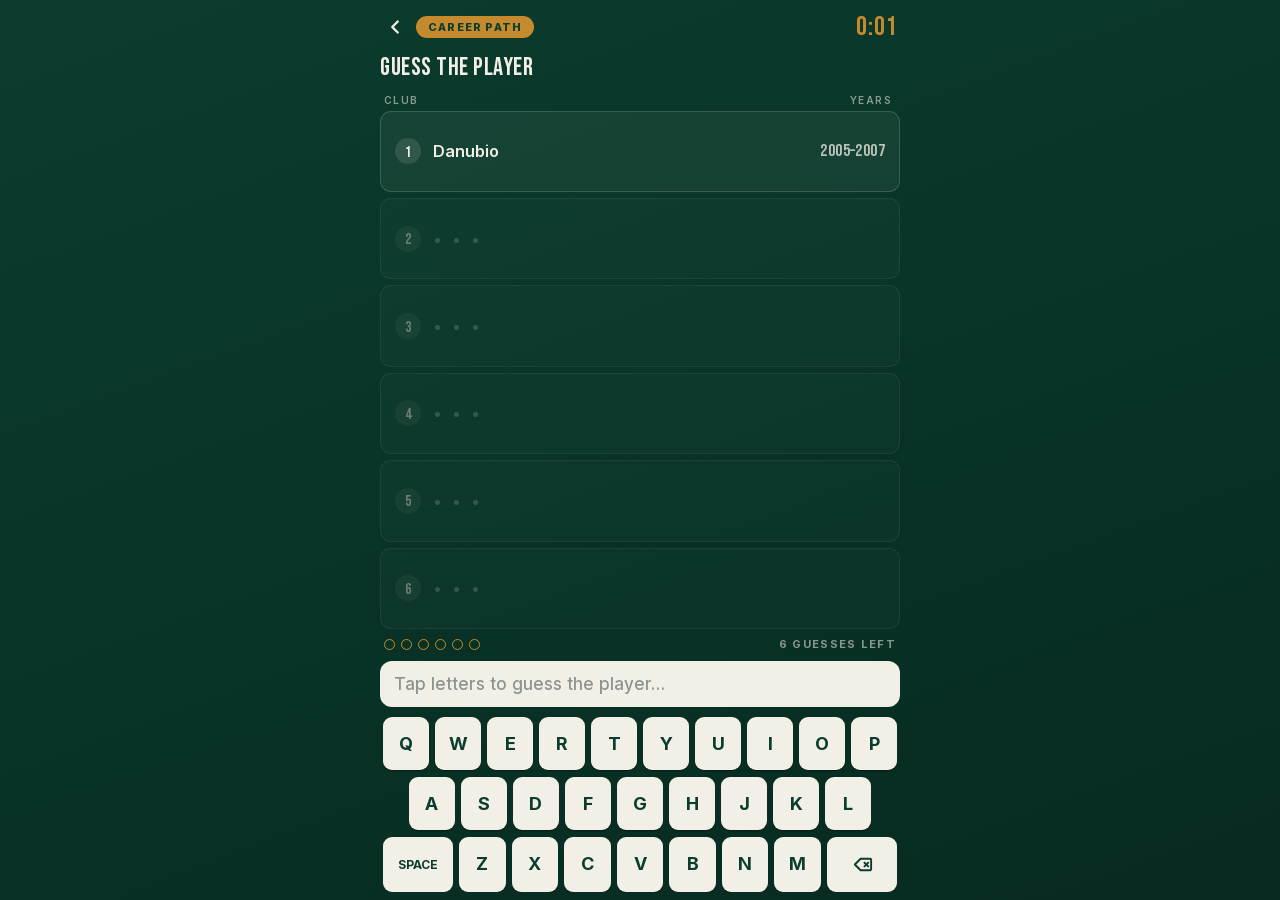
==== career-path.html @ c724cbc5 "Add Career Path game and unlock it on the Today hub Second playable game: guess the player from thei" ====
<!DOCTYPE html>
<html lang="en">
<head>
  <meta charset="UTF-8" />
  <!-- viewport-fit=cover lets the game fill the whole screen, under the notch -->
  <meta name="viewport" content="width=device-width, initial-scale=1.0, viewport-fit=cover" />
  <title>Fixture — Career Path</title>

  <!-- Make it launch fullscreen like an app when added to the home screen -->
  <meta name="theme-color" content="#0b3d2e" />
  <meta name="mobile-web-app-capable" content="yes" />
  <meta name="apple-mobile-web-app-capable" content="yes" />
  <meta name="apple-mobile-web-app-status-bar-style" content="black-translucent" />
  <meta name="apple-mobile-web-app-title" content="Fixture" />
  <link rel="apple-touch-icon" href="icon-180.png" />
  <link rel="manifest" href="manifest.json" />

  <!-- Self-hosted brand fonts: Bebas Neue (display) + Inter (body) -->
  <link rel="stylesheet" href="fonts.css" />
  <style>
    /* ---------- Fixture design system (kept in sync with index.html) ---------- */
    :root {
      --pitch: #0b3d2e;             /* base */
      --pitch-dark: #072a20;        /* deeper end of the background gradient */
      --cream: #f2efe6;             /* all text */
      --gold: #c68a2e;              /* the single accent */
      --text-dark: #0b3d2e;         /* text sitting on top of gold or cream */

      /* rows */
      --row-empty: rgba(255, 255, 255, 0.05);
      --row-solved: rgba(198, 138, 46, 0.14);
      --row-border: rgba(242, 239, 230, 0.16);

      --display: 'Bebas Neue', 'Arial Narrow', sans-serif;
      --body: 'Inter', -apple-system, BlinkMacSystemFont, "Segoe UI", Roboto, sans-serif;
    }

    * { box-sizing: border-box; }

    /* Lock the page to the screen: no scrolling, no rubber-band bounce. */
    html, body {
      height: 100%;
      overflow: hidden;
      overscroll-behavior: none;
      background: var(--pitch-dark);   /* paints the safe-area regions green, not white */
    }
    body {
      margin: 0;
      position: fixed;
      inset: 0;
      font-family: var(--body);
      background: linear-gradient(160deg, var(--pitch), var(--pitch-dark));
      color: var(--cream);
      display: flex;
      justify-content: center;
      /* notch up top; keyboard sits just above the home bar at the bottom */
      padding: max(10px, env(safe-area-inset-top)) 14px max(8px, calc(env(safe-area-inset-bottom) - 20px));
      -webkit-user-select: none;
      user-select: none;
      touch-action: manipulation;   /* no double-tap zoom */
    }

    /* The game fills the screen height and shares it out so it fits with no scroll. */
    .game {
      width: 100%;
      max-width: 520px;
      display: flex;
      flex-direction: column;
      min-height: 0;
      overflow: hidden;
    }

    header { margin-bottom: 0; flex: 0 0 auto; }

    /* gold pill naming the game, sits next to the back chevron */
    .badge {
      background: var(--gold);
      color: var(--text-dark);
      font-family: var(--body);
      font-weight: 800;
      letter-spacing: 1.2px;
      padding: 4px 12px;
      border-radius: 999px;
      font-size: 11px;
      text-transform: uppercase;
    }

    h1 {
      font-family: var(--display);
      font-size: 25px;
      font-weight: 400;          /* Bebas has one weight — never fake-bold it */
      letter-spacing: 0.5px;
      line-height: 1.1;
      margin: 10px 0 12px;
      text-transform: uppercase;
      white-space: nowrap;
      overflow: hidden;
    }

    /* ---------- Timer (right end of the top bar) ---------- */
    .timer {
      margin-left: auto;
      font-family: var(--display);
      font-variant-numeric: tabular-nums;
      font-size: 27px;
      line-height: 1;
      color: var(--gold);
      letter-spacing: 1px;
    }

    /* ---------- Column headers ---------- */
    .col-head {
      display: flex;
      justify-content: space-between;
      padding: 0 4px 5px;
      font-size: 10px;
      font-weight: 600;
      letter-spacing: 1.4px;
      text-transform: uppercase;
      opacity: 0.55;
      flex: 0 0 auto;
    }
    .col-head .years-head { padding-right: 4px; }

    /* ---------- Top bar: back chevron + game badge + timer ---------- */
    .topbar {
      flex: 0 0 auto;
      display: flex;
      align-items: center;
      gap: 8px;
      padding: 2px 2px 2px;
    }
    .back-btn {
      background: none;
      border: none;
      color: var(--cream);
      cursor: pointer;
      padding: 4px 2px;
      display: flex;
      align-items: center;
      -webkit-tap-highlight-color: transparent;
    }
    .back-btn:active { opacity: 0.55; }

    /* ---------- The career timeline: one row per club ---------- */
    .path {
      display: flex;
      flex-direction: column;
      gap: 6px;
      margin-bottom: 8px;
      flex: 1 1 auto;    /* the rows absorb the leftover screen height */
      min-height: 0;
    }

    .step {
      display: flex;
      align-items: center;
      gap: 12px;
      background: var(--row-empty);
      border: 1.5px solid var(--row-border);
      border-radius: 11px;
      padding: 3px 14px;
      min-height: 30px;
      flex: 1 1 0;       /* each row shares the space equally */
      transition: background 0.25s ease, border-color 0.25s ease, opacity 0.25s ease;
      opacity: 0.4;      /* still hidden */
    }
    /* a club that has been revealed */
    .step.shown {
      opacity: 1;
      animation: pop 0.3s ease;
    }
    /* once the player is guessed (or given away) the whole path glows gold */
    .step.done {
      background: var(--row-solved);
      border-color: var(--gold);
    }
    @keyframes pop {
      0% { transform: scale(0.9); }
      60% { transform: scale(1.03); }
      100% { transform: scale(1.0); }
    }

    /* step number: muted until the path is finished, then gold */
    .step-num {
      flex: 0 0 26px;
      height: 26px;
      border-radius: 50%;
      background: rgba(242, 239, 230, 0.12);
      color: var(--cream);
      font-family: var(--display);
      font-size: 15px;
      line-height: 1;
      padding-top: 2px;      /* Bebas sits high in its box */
      display: flex;
      align-items: center;
      justify-content: center;
      transition: background 0.25s ease, color 0.25s ease;
    }
    .step.done .step-num { background: var(--gold); color: var(--text-dark); }

    /* left column: club name (dots until the club is revealed) */
    .step-club {
      font-size: 16px;
      font-weight: 600;
      flex: 1;
      white-space: nowrap;
      overflow: hidden;
      text-overflow: ellipsis;
    }
    .step-club.hidden-club { color: rgba(242, 239, 230, 0.45); letter-spacing: 3px; }

    /* right column: the years at that club */
    .step-years {
      flex: 0 0 auto;
      font-family: var(--display);
      font-variant-numeric: tabular-nums;
      font-size: 17px;
      color: rgba(242, 239, 230, 0.75);
      min-width: 78px;
      text-align: right;
      letter-spacing: 0.4px;
      transition: color 0.25s ease;
    }
    .step.done .step-years { color: var(--gold); }

    /* ---------- Guesses left: six pips ---------- */
    .tries {
      flex: 0 0 auto;
      display: flex;
      align-items: center;
      gap: 8px;
      margin-bottom: 10px;
      padding: 0 4px;
    }
    .pips { display: flex; gap: 6px; }
    .pip {
      width: 11px;
      height: 11px;
      border-radius: 50%;
      border: 1.5px solid var(--gold);
      transition: background 0.2s ease, border-color 0.2s ease, opacity 0.2s ease;
    }
    /* a used-up guess burns out */
    .pip.used { background: none; border-color: rgba(242, 239, 230, 0.25); opacity: 0.6; }
    .tries-label {
      margin-left: auto;
      font-size: 11px;
      font-weight: 700;
      letter-spacing: 1.3px;
      text-transform: uppercase;
      color: rgba(242, 239, 230, 0.55);
    }

    /* ---------- Search box + dropdown ---------- */
    .search-wrap { position: relative; flex: 0 0 auto; }

    /* The typed-text bar — display only. The phone's native keyboard never
       opens, because there is no real <input> to tap into. */
    .query {
      width: 100%;
      min-height: 46px;
      padding: 11px 14px;
      background: var(--cream);
      border-radius: 12px;
      display: flex;
      align-items: center;
      color: var(--text-dark);
      font-size: 17px;
      font-weight: 700;
      user-select: none;
    }
    .qtext { white-space: nowrap; overflow: hidden; text-transform: uppercase; }
    .qtext:empty::before { content: "Tap letters to guess the player…"; color: #8b9490; font-weight: 500; text-transform: none; }
    .caret {
      width: 2px; height: 20px;
      background: var(--pitch);
      margin-left: 2px;
      animation: blink 1s steps(1) infinite;
    }
    .qtext:empty + .caret { display: none; }
    @keyframes blink { 50% { opacity: 0; } }

    /* wrong pick: a quick shake, plus a red outline that fades out over ~2.5s */
    .query.wrong {
      animation: shake 0.4s ease, redfade 2.5s ease forwards;
    }

    /* ---------- Built-in on-screen keyboard ---------- */
    .keyboard {
      flex: 0 0 auto;
      margin-top: 10px;
      padding: 0 3px;                 /* keys float directly on the background */
      display: flex;
      flex-direction: column;
      gap: 7px;
      user-select: none;
    }
    .kb-row { display: flex; gap: 6px; justify-content: center; }
    .kb-row.indent { padding: 0 5%; }
    .key {
      flex: 1;
      text-align: center;
      background: var(--cream);
      color: var(--text-dark);
      border-radius: 9px;
      padding: 16px 0;
      font-size: 18px;
      font-weight: 700;
      text-transform: uppercase;
      cursor: pointer;
      user-select: none;
      box-shadow: 0 1.5px 0 rgba(0, 0, 0, 0.3);   /* subtle key depth */
      transition: background 0.08s ease, transform 0.08s ease;
    }
    .key:active { background: var(--gold); transform: scale(0.92); }
    /* space + delete are the same white keys, just wider (like the reference) */
    .key.special { font-size: 12px; display: flex; align-items: center; justify-content: center; }
    .key.special:active { background: var(--gold); transform: scale(0.95); }
    /* space + delete equal width, so Z–M align exactly under the row above */
    .key.wide { flex: 1.5; }
    .key.spacebar { flex: 1.5; }
    .key.icon { display: flex; align-items: center; justify-content: center; }
    @keyframes shake {
      0%, 100% { transform: translateX(0); }
      20% { transform: translateX(-8px); }
      40% { transform: translateX(8px); }
      60% { transform: translateX(-6px); }
      80% { transform: translateX(6px); }
    }
    @keyframes redfade {
      0%, 55% { box-shadow: 0 0 0 3px #e5484d; }        /* hold red... */
      100% { box-shadow: 0 0 0 3px rgba(229, 72, 77, 0); } /* ...then fade */
    }

    /* Suggestions open UPWARD (above the box) so on a phone they land in the
       visible strip above the keyboard instead of hiding behind it. */
    .dropdown {
      list-style: none;
      margin: 0;
      padding: 0;
      background: var(--cream);
      border-radius: 12px;
      overflow: hidden;
      max-height: 260px;
      overflow-y: auto;
      display: none;
      position: absolute;
      left: 0;
      right: 0;
      bottom: calc(100% + 8px);      /* sit just above the search box */
      z-index: 50;
      box-shadow: 0 -10px 28px rgba(0, 0, 0, 0.28);
    }
    .dropdown.show { display: block; }
    .dropdown li {
      padding: 13px 16px;
      color: var(--text-dark);
      font-size: 16px;
      font-weight: 600;
      cursor: pointer;
      border-bottom: 1px solid rgba(11, 61, 46, 0.09);
    }
    .dropdown li:last-child { border-bottom: none; }
    .dropdown li:hover, .dropdown li.active { background: rgba(198, 138, 46, 0.16); }
    .dropdown .empty { color: #8b9490; font-weight: 500; cursor: default; }
    /* a name already guessed is crossed out — tapping it costs you nothing */
    .dropdown li.spent { color: #8b9490; text-decoration: line-through; }

    /* ---------- Finish pop-up (modal) ---------- */
    .overlay {
      display: none;
      position: fixed;
      inset: 0;
      z-index: 1000;   /* above the keyboard and dropdown */
      background: rgba(7, 42, 32, 0.78);
      backdrop-filter: blur(3px);
      align-items: center;
      justify-content: center;
      padding: 20px;
    }
    .overlay.show { display: flex; }

    .modal {
      background: var(--cream);
      color: var(--text-dark);
      width: 100%;
      max-width: 380px;
      border-radius: 18px;
      padding: 26px 22px;
      text-align: center;
      animation: pop 0.35s ease;
    }
    .modal h2 {
      margin: 0 0 4px;
      font-size: 32px;
      font-family: var(--display);
      font-weight: 400;
      letter-spacing: 0.5px;
      text-transform: uppercase;
    }
    .modal .answer {
      font-size: 15px;
      color: rgba(11, 61, 46, 0.7);
      margin: 0 0 20px;
    }
    .modal .answer strong {
      display: block;
      margin-top: 2px;
      color: var(--text-dark);
      font-family: var(--display);
      font-weight: 400;
      font-size: 30px;
      letter-spacing: 0.5px;
      text-transform: uppercase;
    }

    /* two stat blocks: guesses used + time */
    .stats {
      display: flex;
      gap: 12px;
    }
    .stat {
      flex: 1;
      background: rgba(11, 61, 46, 0.06);
      border-radius: 14px;
      padding: 14px 8px;
    }
    .stat-num {
      display: block;
      font-family: var(--display);
      font-weight: 400;
      font-size: 34px;
      line-height: 1;
      color: var(--gold);
      font-variant-numeric: tabular-nums;
    }
    .stat-label {
      display: block;
      margin-top: 5px;
      font-size: 9px;
      font-weight: 700;
      letter-spacing: 1.4px;
      text-transform: uppercase;
      color: rgba(11, 61, 46, 0.5);
    }
  </style>
</head>
<body>
  <main class="game">
    <div class="topbar">
      <a class="back-btn" id="backBtn" href="index.html" aria-label="Back to home">
        <svg viewBox="0 0 24 24" width="22" height="22" fill="none" stroke="currentColor" stroke-width="2.6" stroke-linecap="round" stroke-linejoin="round"><polyline points="15 18 9 12 15 6"></polyline></svg>
      </a>
      <span class="badge">Career Path</span>
      <span class="timer" id="timer">0:00</span>
    </div>

    <header>
      <h1 id="title">Guess the Player</h1>
    </header>

    <div class="col-head">
      <span>Club</span>
      <span class="years-head">Years</span>
    </div>

    <!-- The six club rows get built by the script below -->
    <div class="path" id="path"></div>

    <!-- One pip per guess; they burn out as you use them -->
    <div class="tries">
      <div class="pips" id="pips"></div>
      <span class="tries-label" id="triesLabel">6 guesses left</span>
    </div>

    <div class="search-wrap">
      <ul class="dropdown" id="dropdown"></ul>
      <div class="query" id="query"><span class="qtext" id="qtext"></span><span class="caret"></span></div>
    </div>

    <!-- Built-in keyboard — keys are built by the script below -->
    <div class="keyboard" id="keyboard"></div>
  </main>

  <!-- The finish pop-up, hidden until the round ends -->
  <div class="overlay" id="overlay">
    <div class="modal">
      <h2 id="resultTitle">Correct!</h2>
      <p class="answer">The player was<strong id="answerName"></strong></p>
      <div class="stats">
        <div class="stat"><span class="stat-num" id="statGuesses">1</span><span class="stat-label">Guesses</span></div>
        <div class="stat"><span class="stat-num" id="statTime">0:00</span><span class="stat-label">Time</span></div>
      </div>
    </div>
  </div>

  <script>
    // =========================================================
    //  THE PUZZLES
    //  Each player has six clubs in the order they played for them.
    //  "(loan)" is marked where the spell was a loan, so overlapping
    //  years still read correctly.
    // =========================================================
    const PLAYERS = [
      { name: "Zlatan Ibrahimović", clubs: [
        ["Malmö FF", "1999–2001"], ["Ajax", "2001–2004"], ["Juventus", "2004–2006"],
        ["Inter Milan", "2006–2009"], ["Barcelona", "2009–2010"], ["AC Milan", "2010–2012"] ] },

      { name: "Didier Drogba", clubs: [
        ["Le Mans", "1998–2002"], ["Guingamp", "2002–2003"], ["Marseille", "2003–2004"],
        ["Chelsea", "2004–2012"], ["Shanghai Shenhua", "2012–2013"], ["Galatasaray", "2013–2014"] ] },

      { name: "Luis Suárez", clubs: [
        ["Nacional", "2005–2006"], ["Groningen", "2006–2007"], ["Ajax", "2007–2011"],
        ["Liverpool", "2011–2014"], ["Barcelona", "2014–2020"], ["Atlético Madrid", "2020–2022"] ] },

      { name: "Ángel Di María", clubs: [
        ["Rosario Central", "2005–2007"], ["Benfica", "2007–2010"], ["Real Madrid", "2010–2014"],
        ["Manchester United", "2014–2015"], ["Paris Saint-Germain", "2015–2022"], ["Juventus", "2022–2023"] ] },

      { name: "Samuel Eto'o", clubs: [
        ["Real Madrid", "1997–2000"], ["Mallorca", "2000–2004"], ["Barcelona", "2004–2009"],
        ["Inter Milan", "2009–2011"], ["Anzhi Makhachkala", "2011–2013"], ["Chelsea", "2013–2014"] ] },

      { name: "Wesley Sneijder", clubs: [
        ["Ajax", "2002–2007"], ["Real Madrid", "2007–2009"], ["Inter Milan", "2009–2013"],
        ["Galatasaray", "2013–2017"], ["Nice", "2017–2018"], ["Al-Gharafa", "2018–2019"] ] },

      { name: "Carlos Tévez", clubs: [
        ["Boca Juniors", "2001–2004"], ["Corinthians", "2005–2006"], ["West Ham United", "2006–2007"],
        ["Manchester United", "2007–2009"], ["Manchester City", "2009–2013"], ["Juventus", "2013–2015"] ] },

      { name: "Ronaldinho", clubs: [
        ["Grêmio", "1998–2001"], ["Paris Saint-Germain", "2001–2003"], ["Barcelona", "2003–2008"],
        ["AC Milan", "2008–2011"], ["Flamengo", "2011–2012"], ["Atlético Mineiro", "2012–2014"] ] },

      { name: "Fernando Torres", clubs: [
        ["Atlético Madrid", "2001–2007"], ["Liverpool", "2007–2011"], ["Chelsea", "2011–2014"],
        ["AC Milan", "2014–2015"], ["Atlético Madrid", "2015–2018"], ["Sagan Tosu", "2018–2019"] ] },

      { name: "Edinson Cavani", clubs: [
        ["Danubio", "2005–2007"], ["Palermo", "2007–2010"], ["Napoli", "2010–2013"],
        ["Paris Saint-Germain", "2013–2020"], ["Manchester United", "2020–2022"], ["Valencia", "2022–2023"] ] },

      { name: "Radamel Falcao", clubs: [
        ["River Plate", "2005–2009"], ["Porto", "2009–2011"], ["Atlético Madrid", "2011–2013"],
        ["Monaco", "2013–2019"], ["Manchester United (loan)", "2014–2015"], ["Chelsea (loan)", "2015–2016"] ] },

      { name: "James Rodríguez", clubs: [
        ["Envigado", "2006–2008"], ["Banfield", "2008–2010"], ["Porto", "2010–2013"],
        ["Monaco", "2013–2014"], ["Real Madrid", "2014–2020"], ["Bayern Munich (loan)", "2017–2019"] ] },

      { name: "Romelu Lukaku", clubs: [
        ["Anderlecht", "2009–2011"], ["Chelsea", "2011–2014"], ["West Bromwich Albion (loan)", "2012–2013"],
        ["Everton", "2013–2017"], ["Manchester United", "2017–2019"], ["Inter Milan", "2019–2021"] ] },

      { name: "Xherdan Shaqiri", clubs: [
        ["Basel", "2009–2012"], ["Bayern Munich", "2012–2015"], ["Inter Milan", "2015"],
        ["Stoke City", "2015–2018"], ["Liverpool", "2018–2021"], ["Lyon", "2021–2022"] ] },

      { name: "Mario Balotelli", clubs: [
        ["Lumezzane", "2006"], ["Inter Milan", "2007–2010"], ["Manchester City", "2010–2013"],
        ["AC Milan", "2013–2014"], ["Liverpool", "2014–2016"], ["Nice", "2016–2019"] ] },
    ];

    // Famous names that are NOT the answer — they fill out the search list.
    const DECOYS = [
      "Cristiano Ronaldo", "Lionel Messi", "Robert Lewandowski", "Karim Benzema", "Raúl",
      "Thierry Henry", "Ruud van Nistelrooy", "Thomas Müller", "Kylian Mbappé",
      "Andriy Shevchenko", "Neymar", "Sergio Agüero", "Zinedine Zidane", "Wayne Rooney",
      "Steven Gerrard", "Frank Lampard", "Xavi Hernández", "Andrés Iniesta", "Kaká",
      "Alessandro Del Piero", "Francesco Totti", "Filippo Inzaghi", "David Villa",
      "Arjen Robben", "Franck Ribéry", "Gareth Bale", "Luka Modrić", "Toni Kroos",
      "Mohamed Salah", "Sadio Mané", "Erling Haaland", "Harry Kane", "Antoine Griezmann",
      "Gonzalo Higuaín", "Eden Hazard", "Kevin De Bruyne", "Iker Casillas", "Sergio Ramos",
      "Roberto Carlos", "Clarence Seedorf", "Dennis Bergkamp", "David Beckham",
      "Nicolas Anelka", "Alexis Sánchez", "Hernán Crespo",
    ];

    // ---- Pick TODAY's player (same one all day, a new one tomorrow) ----
    function dayNumber() {
      const now = new Date();
      const today = Date.UTC(now.getFullYear(), now.getMonth(), now.getDate());
      const epoch = Date.UTC(2026, 0, 1);          // counting starts 1 Jan 2026
      return Math.floor((today - epoch) / 86400000);
    }
    const TARGET = PLAYERS[((dayNumber() % PLAYERS.length) + PLAYERS.length) % PLAYERS.length];

    // The searchable list: every puzzle player plus the decoys, A–Z, no repeats.
    const DATABASE = (function () {
      const names = new Set(PLAYERS.map((p) => p.name));
      DECOYS.forEach((n) => names.add(n));
      return [...names].sort((a, b) => a.localeCompare(b));
    })();

    const MAX_GUESSES = 6;

    // ---- Grab the parts of the page we'll update ----
    const pathEl      = document.getElementById("path");
    const pipsEl      = document.getElementById("pips");
    const triesLabel  = document.getElementById("triesLabel");
    const timerEl     = document.getElementById("timer");
    const queryEl     = document.getElementById("query");     // the typed-text bar
    const qtextEl     = document.getElementById("qtext");     // the typed text itself
    const keyboardEl  = document.getElementById("keyboard");
    const dropdownEl  = document.getElementById("dropdown");
    const overlayEl   = document.getElementById("overlay");

    let query = "";      // what the player has typed on the built-in keyboard
    let shown;           // how many clubs are currently visible (starts at 1)
    let used;            // how many guesses have been spent
    let guessed;         // a Set of names already tried, so they can't cost twice
    let startTime;       // when the clock started
    let tickHandle;      // the repeating timer
    let finished;        // true once the round is over

    // Turn "Raúl" or "  MÜLLER " into "raul" / "muller" for fair searching.
    function normalise(text) {
      return text
        .toLowerCase()
        .trim()
        .normalize("NFD")                 // splits accented letters apart
        .replace(/[̀-ͯ]/g, ""); // removes the accent marks
    }

    // Google-style match: does ANY word (first name or surname) START with
    // what was typed? Typing "n" -> Neymar, Nistelrooy; "de" -> De Bruyne.
    function matchesQuery(name, q) {
      return normalise(name)
        .split(/\s+/)
        .some((word) => word.startsWith(q));
    }

    // Show m:ss for a number of seconds (e.g. 0:23, 1:07).
    function format(totalSeconds) {
      const m = Math.floor(totalSeconds / 60);
      const s = Math.floor(totalSeconds % 60).toString().padStart(2, "0");
      return m + ":" + s;
    }

    // Build the six club rows — hidden ones show dots instead of the club.
    function buildPath() {
      pathEl.innerHTML = "";
      TARGET.clubs.forEach((club, i) => {
        const step = document.createElement("div");
        step.className = "step";
        step.id = "step-" + i;
        step.innerHTML =
          '<div class="step-num">' + (i + 1) + '</div>' +
          '<div class="step-club hidden-club">• • •</div>' +
          '<div class="step-years"></div>';
        pathEl.appendChild(step);
      });
    }

    // Reveal club number i (0-based).
    function revealStep(i) {
      const step = document.getElementById("step-" + i);
      if (!step || step.classList.contains("shown")) return;
      step.classList.add("shown");
      const clubEl = step.querySelector(".step-club");
      clubEl.classList.remove("hidden-club");
      clubEl.textContent = TARGET.clubs[i][0];
      step.querySelector(".step-years").textContent = TARGET.clubs[i][1];
    }

    // Build the six guess pips and keep them in step with the guesses used.
    function buildPips() {
      pipsEl.innerHTML = "";
      for (let i = 0; i < MAX_GUESSES; i++) {
        const pip = document.createElement("span");
        pip.className = "pip";
        pip.id = "pip-" + i;
        pipsEl.appendChild(pip);
      }
    }
    function renderTries() {
      for (let i = 0; i < MAX_GUESSES; i++) {
        document.getElementById("pip-" + i).classList.toggle("used", i < used);
      }
      const left = MAX_GUESSES - used;
      triesLabel.textContent = left === 1 ? "1 guess left" : left + " guesses left";
    }

    // A wrong pick: shake the search box and flash a red outline that fades.
    let wrongTimer;
    function flashWrong() {
      clearTimeout(wrongTimer);
      queryEl.classList.remove("wrong");
      void queryEl.offsetWidth;      // restart the animation if it's mid-shake
      queryEl.classList.add("wrong");
      wrongTimer = setTimeout(() => queryEl.classList.remove("wrong"), 2500);
    }

    // Show the typed text in the bar, then refresh the suggestions.
    function renderQuery() {
      qtextEl.textContent = query;
      renderDropdown();
    }

    // ---- The suggestions dropdown (opens above the keyboard) ----
    function renderDropdown() {
      const q = normalise(query);
      dropdownEl.innerHTML = "";

      if (!q || finished) { dropdownEl.classList.remove("show"); return; }

      const matches = DATABASE.filter((name) => matchesQuery(name, q));

      if (matches.length === 0) {
        dropdownEl.innerHTML = '<li class="empty">No players found</li>';
      } else {
        matches.slice(0, 6).forEach((name) => {
          const li = document.createElement("li");
          li.textContent = name;
          if (guessed.has(name)) li.classList.add("spent");   // already tried
          li.addEventListener("click", () => pickPlayer(name));
          dropdownEl.appendChild(li);
        });
      }
      dropdownEl.classList.add("show");
    }

    // ---- Build the on-screen keyboard ----
    const KEY_ROWS = [
      ["q", "w", "e", "r", "t", "y", "u", "i", "o", "p"],
      ["a", "s", "d", "f", "g", "h", "j", "k", "l"],
      ["space", "z", "x", "c", "v", "b", "n", "m", "del"],
    ];
    function buildKeyboard() {
      keyboardEl.innerHTML = "";
      KEY_ROWS.forEach((row, i) => {
        const rowEl = document.createElement("div");
        rowEl.className = "kb-row";
        if (i === 1) rowEl.classList.add("indent");
        row.forEach((k) => {
          const key = document.createElement("div");
          key.className = "key";
          if (k === "del") {
            key.classList.add("special", "wide", "icon");
            key.setAttribute("aria-label", "Delete");
            key.innerHTML = '<svg viewBox="0 0 24 24" width="23" height="23" fill="none" stroke="currentColor" stroke-width="2" stroke-linecap="round" stroke-linejoin="round"><path d="M20 6H10L4 12l6 6h10a1 1 0 0 0 1-1V7a1 1 0 0 0-1-1z"/><line x1="14" y1="10" x2="18" y2="14"/><line x1="18" y1="10" x2="14" y2="14"/></svg>';
          }
          else if (k === "space") { key.classList.add("special", "spacebar"); key.textContent = "space"; }
          else { key.textContent = k; }
          key.addEventListener("pointerdown", (e) => { e.preventDefault(); pressKey(k); });
          rowEl.appendChild(key);
        });
        keyboardEl.appendChild(rowEl);
      });
    }
    function pressKey(k) {
      if (finished) return;
      if (k === "del") query = query.slice(0, -1);
      else if (k === "space") { if (query && !query.endsWith(" ")) query += " "; }
      else if (query.length < 24) query += k;
      renderQuery();
    }

    // The player picked a name from the list.
    function pickPlayer(name) {
      if (finished) return;

      // Already tried this one — nudge, but don't burn a guess.
      if (guessed.has(name)) {
        flashWrong();
        query = "";
        renderQuery();
        return;
      }

      guessed.add(name);

      if (name === TARGET.name) {
        used++;
        renderTries();
        finish(true);
        return;
      }

      // Wrong: burn a guess and open up the next club.
      used++;
      renderTries();
      flashWrong();
      if (shown < TARGET.clubs.length) revealStep(shown++);

      query = "";
      renderQuery();

      if (used >= MAX_GUESSES) finish(false);
    }

    // ---- The game loop: just the timer ----
    function loop() {
      timerEl.textContent = format((performance.now() - startTime) / 1000);
    }

    // Called when the round ends: stop the clock, show the whole path, pop up.
    function finish(won) {
      finished = true;
      clearInterval(tickHandle);
      const seconds = (performance.now() - startTime) / 1000;
      timerEl.textContent = format(seconds);

      // The full career is always shown at the end, win or lose.
      TARGET.clubs.forEach((club, i) => {
        revealStep(i);
        document.getElementById("step-" + i).classList.add("done");
      });

      query = "";
      qtextEl.textContent = "";
      dropdownEl.classList.remove("show");

      document.getElementById("resultTitle").textContent = won ? "Correct!" : "Out of guesses";
      document.getElementById("answerName").textContent = TARGET.name;
      document.getElementById("statGuesses").textContent = used + "/" + MAX_GUESSES;
      document.getElementById("statTime").textContent = format(seconds);

      // small pause so the player sees the path fill before the pop-up
      setTimeout(() => overlayEl.classList.add("show"), 1200);
    }

    // ---- Set up the game (runs once when the page loads) ----
    shown = 0;
    used = 0;
    guessed = new Set();
    finished = false;

    buildPath();
    buildPips();
    revealStep(shown++);      // the first club is free
    renderTries();

    startTime = performance.now();
    tickHandle = setInterval(loop, 100);

    // Shrink the title font until it fits on a single line at any phone width.
    function fitTitle() {
      const el = document.getElementById("title");
      let size = 25;
      el.style.fontSize = size + "px";
      while (el.scrollWidth > el.clientWidth && size > 9) {
        size -= 0.5;
        el.style.fontSize = size + "px";
      }
    }

    buildKeyboard();
    renderQuery();
    fitTitle();
    window.addEventListener("resize", fitTitle);
    // re-fit once Bebas Neue has actually loaded (its metrics differ from the fallback)
    if (document.fonts && document.fonts.ready) document.fonts.ready.then(fitTitle);
  </script>
</body>
</html>
---- fonts.css ----
/* Fixture brand fonts — self-hosted so the app needs no network and works offline.
   Both are SIL Open Font License 1.1 (free to embed and ship).
   Bebas Neue = display (title, numbers, buttons). Inter = every line of body text. */

@font-face{font-family:'Bebas Neue';font-style:normal;font-weight:400;font-display:swap;src:url([data-uri]) format('woff2');}

/* Inter is a variable font: one file covers weights 100-900. */
@font-face{font-family:'Inter';font-style:normal;font-weight:100 900;font-display:swap;src:url([data-uri]) format('woff2');}
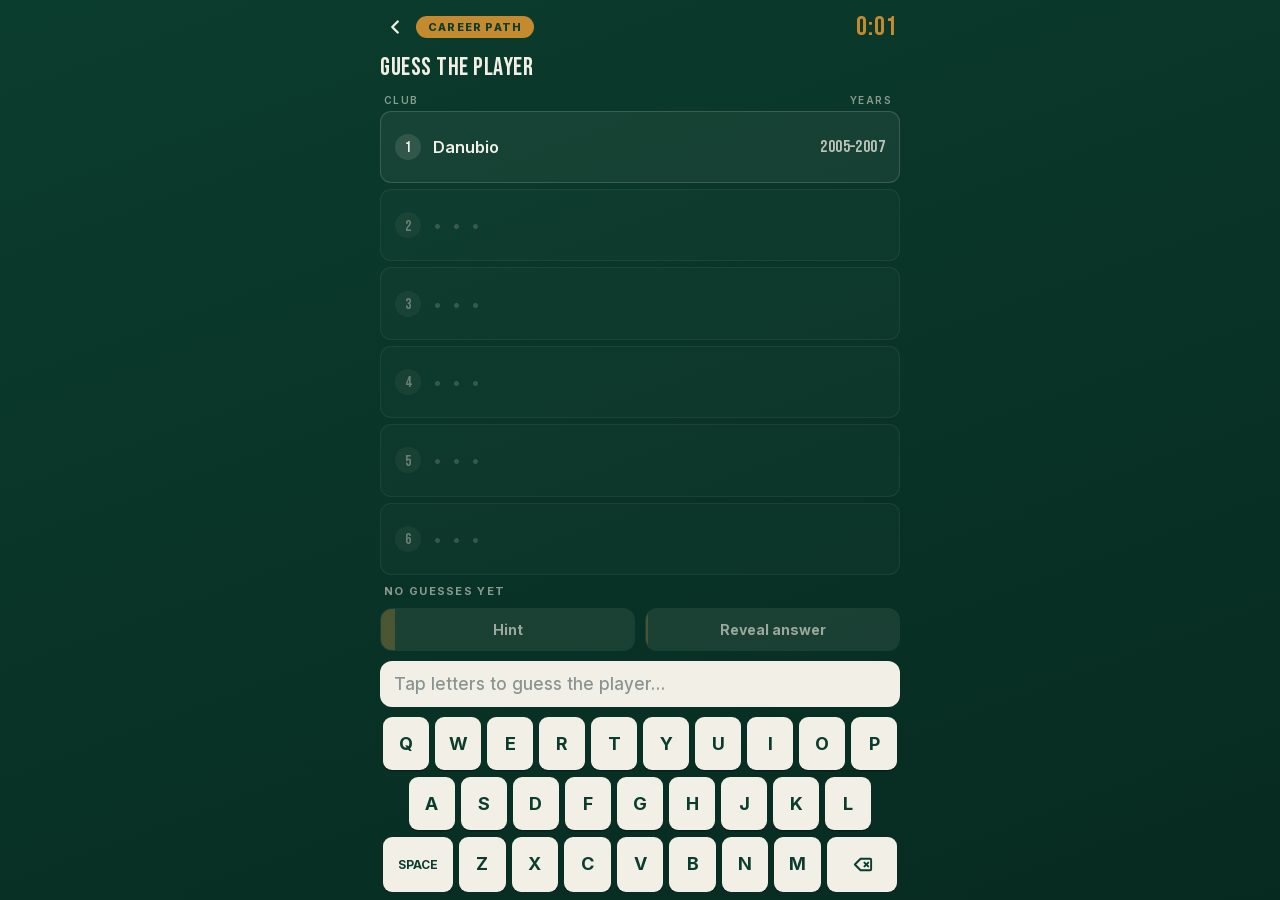
==== commit 97a7777a: "Time-only scoring: same Hint/Reveal system in every game Your time is your score. No points, no pena" ====
--- a/career-path.html
+++ b/career-path.html
@@ -224,33 +224,73 @@
     }
     .step.done .step-years { color: var(--gold); }
 
-    /* ---------- Guesses left: six pips ---------- */
-    .tries {
+    /* ---------- Guess counter + the initials a Hint gives you ---------- */
+    .status-line {
       flex: 0 0 auto;
       display: flex;
       align-items: center;
-      gap: 8px;
-      margin-bottom: 10px;
+      gap: 10px;
+      margin-bottom: 9px;
       padding: 0 4px;
-    }
-    .pips { display: flex; gap: 6px; }
-    .pip {
-      width: 11px;
-      height: 11px;
-      border-radius: 50%;
-      border: 1.5px solid var(--gold);
-      transition: background 0.2s ease, border-color 0.2s ease, opacity 0.2s ease;
-    }
-    /* a used-up guess burns out */
-    .pip.used { background: none; border-color: rgba(242, 239, 230, 0.25); opacity: 0.6; }
-    .tries-label {
-      margin-left: auto;
+      min-height: 16px;
       font-size: 11px;
       font-weight: 700;
       letter-spacing: 1.3px;
       text-transform: uppercase;
       color: rgba(242, 239, 230, 0.55);
     }
+    .initials {
+      margin-left: auto;
+      color: var(--gold);
+      font-family: var(--display);
+      font-weight: 400;
+      font-size: 19px;
+      letter-spacing: 3px;
+      line-height: 1;
+    }
+
+    /* ---------- Hint / Reveal buttons (charge fill, same as Top Five) ---------- */
+    .tools { display: flex; gap: 10px; margin-bottom: 10px; flex: 0 0 auto; }
+
+    .tool-btn {
+      flex: 1;
+      position: relative;
+      overflow: hidden;
+      border: 1.5px solid transparent;
+      border-radius: 12px;
+      padding: 12px 10px;
+      font-family: var(--body);
+      font-size: 14px;
+      font-weight: 700;
+      color: rgba(242, 239, 230, 0.6);
+      background: rgba(242, 239, 230, 0.08);   /* still charging / on cooldown */
+      cursor: not-allowed;
+      transition: color 0.25s ease, border-color 0.25s ease;
+      -webkit-tap-highlight-color: transparent;
+    }
+    /* the "charged" portion grows from the left as the timer ticks */
+    .tool-btn .fill {
+      position: absolute;
+      left: 0; top: 0; bottom: 0;
+      width: 0%;
+      background: rgba(198, 138, 46, 0.28);
+      transition: width 0.12s linear;
+    }
+    .tool-btn .label {
+      position: relative;           /* sits above the fill */
+      z-index: 1;
+      display: flex;
+      align-items: center;
+      justify-content: center;
+      gap: 6px;
+    }
+    /* charged: gold outline + gold label */
+    .tool-btn.ready {
+      cursor: pointer;
+      color: var(--gold);
+      border-color: var(--gold);
+    }
+    .tool-btn.ready:active { transform: scale(0.98); }
 
     /* ---------- Search box + dropdown ---------- */
     .search-wrap { position: relative; flex: 0 0 auto; }
@@ -468,10 +508,21 @@
     <!-- The six club rows get built by the script below -->
     <div class="path" id="path"></div>
 
-    <!-- One pip per guess; they burn out as you use them -->
-    <div class="tries">
-      <div class="pips" id="pips"></div>
-      <span class="tries-label" id="triesLabel">6 guesses left</span>
+    <div class="status-line">
+      <span id="guessLabel">No guesses yet</span>
+      <span class="initials" id="initials"></span>
+    </div>
+
+    <!-- Hint + Reveal buttons -->
+    <div class="tools">
+      <button class="tool-btn" id="hintBtn">
+        <span class="fill"></span>
+        <span class="label">Hint</span>
+      </button>
+      <button class="tool-btn" id="revealBtn">
+        <span class="fill"></span>
+        <span class="label">Reveal answer</span>
+      </button>
     </div>
 
     <div class="search-wrap">
@@ -594,12 +645,19 @@
       return [...names].sort((a, b) => a.localeCompare(b));
     })();
 
-    const MAX_GUESSES = 6;
+    // How long Hint and Reveal take to charge up. There is no time penalty
+    // for using them — the wait IS the cost, because your time is your score.
+    const HINT_UNLOCK   = 20000;   // Hint lights up after 20s...
+    const HINT_COOLDOWN = 20000;   // ...and recharges over 20s
+    const REVEAL_UNLOCK = 180000;  // Reveal only after 3 minutes: using it
+                                   // means you've already posted a slow time
 
     // ---- Grab the parts of the page we'll update ----
     const pathEl      = document.getElementById("path");
-    const pipsEl      = document.getElementById("pips");
-    const triesLabel  = document.getElementById("triesLabel");
+    const guessLabel  = document.getElementById("guessLabel");
+    const initialsEl  = document.getElementById("initials");
+    const hintBtn     = document.getElementById("hintBtn");
+    const revealBtn   = document.getElementById("revealBtn");
     const timerEl     = document.getElementById("timer");
     const queryEl     = document.getElementById("query");     // the typed-text bar
     const qtextEl     = document.getElementById("qtext");     // the typed text itself
@@ -609,11 +667,13 @@
 
     let query = "";      // what the player has typed on the built-in keyboard
     let shown;           // how many clubs are currently visible (starts at 1)
-    let used;            // how many guesses have been spent
-    let guessed;         // a Set of names already tried, so they can't cost twice
+    let used;            // how many guesses have been made
+    let guessed;         // a Set of names already tried, so they don't count twice
     let startTime;       // when the clock started
     let tickHandle;      // the repeating timer
     let finished;        // true once the round is over
+    let hint;            // { duration, readyAt, ready }
+    let reveal;          // { duration, readyAt, ready }
 
     // Turn "Raúl" or "  MÜLLER " into "raul" / "muller" for fair searching.
     function normalise(text) {
@@ -665,22 +725,18 @@
       step.querySelector(".step-years").textContent = TARGET.clubs[i][1];
     }
 
-    // Build the six guess pips and keep them in step with the guesses used.
-    function buildPips() {
-      pipsEl.innerHTML = "";
-      for (let i = 0; i < MAX_GUESSES; i++) {
-        const pip = document.createElement("span");
-        pip.className = "pip";
-        pip.id = "pip-" + i;
-        pipsEl.appendChild(pip);
-      }
-    }
-    function renderTries() {
-      for (let i = 0; i < MAX_GUESSES; i++) {
-        document.getElementById("pip-" + i).classList.toggle("used", i < used);
-      }
-      const left = MAX_GUESSES - used;
-      triesLabel.textContent = left === 1 ? "1 guess left" : left + " guesses left";
+    // There's no guess limit any more — the counter is just for your card.
+    function renderGuesses() {
+      guessLabel.textContent =
+        used === 0 ? "No guesses yet" : used === 1 ? "1 guess" : used + " guesses";
+    }
+
+    // Turn "Xherdan Shaqiri" into "X. S." for the Hint.
+    function initials(name) {
+      return name
+        .split(/\s+/)
+        .map((word) => word[0].toUpperCase() + ".")
+        .join(" ");
     }
 
     // A wrong pick: shake the search box and flash a red outline that fades.
@@ -774,26 +830,43 @@
 
       if (name === TARGET.name) {
         used++;
-        renderTries();
+        renderGuesses();
         finish(true);
         return;
       }
 
-      // Wrong: burn a guess and open up the next club.
+      // Wrong: count the guess and open up the next club.
       used++;
-      renderTries();
+      renderGuesses();
       flashWrong();
       if (shown < TARGET.clubs.length) revealStep(shown++);
 
       query = "";
       renderQuery();
-
-      if (used >= MAX_GUESSES) finish(false);
-    }
-
-    // ---- The game loop: just the timer ----
+    }
+
+    // ---- Hint & Reveal ----
+    // Hint shows the player's initials. It only does something once.
+    function doHint() {
+      if (initialsEl.textContent) return false;
+      initialsEl.textContent = initials(TARGET.name);
+      return true;
+    }
+
+    // ---- The game loop: the timer plus the two charge bars ----
+    function updateTool(btn, tool, now) {
+      const chargeStart = tool.readyAt - tool.duration;
+      const pct = Math.max(0, Math.min(1, (now - chargeStart) / tool.duration));
+      btn.querySelector(".fill").style.width = (pct * 100) + "%";
+      tool.ready = now >= tool.readyAt;
+      btn.classList.toggle("ready", tool.ready);
+    }
+
     function loop() {
-      timerEl.textContent = format((performance.now() - startTime) / 1000);
+      const now = performance.now();
+      timerEl.textContent = format((now - startTime) / 1000);
+      updateTool(hintBtn, hint, now);
+      updateTool(revealBtn, reveal, now);
     }
 
     // Called when the round ends: stop the clock, show the whole path, pop up.
@@ -813,9 +886,9 @@
       qtextEl.textContent = "";
       dropdownEl.classList.remove("show");
 
-      document.getElementById("resultTitle").textContent = won ? "Correct!" : "Out of guesses";
+      document.getElementById("resultTitle").textContent = won ? "Correct!" : "Revealed";
       document.getElementById("answerName").textContent = TARGET.name;
-      document.getElementById("statGuesses").textContent = used + "/" + MAX_GUESSES;
+      document.getElementById("statGuesses").textContent = used;
       document.getElementById("statTime").textContent = format(seconds);
 
       // small pause so the player sees the path fill before the pop-up
@@ -829,11 +902,12 @@
     finished = false;
 
     buildPath();
-    buildPips();
     revealStep(shown++);      // the first club is free
-    renderTries();
+    renderGuesses();
 
     startTime = performance.now();
+    hint   = { duration: HINT_UNLOCK,   readyAt: startTime + HINT_UNLOCK,   ready: false };
+    reveal = { duration: REVEAL_UNLOCK, readyAt: startTime + REVEAL_UNLOCK, ready: false };
     tickHandle = setInterval(loop, 100);
 
     // Shrink the title font until it fits on a single line at any phone width.
@@ -853,6 +927,15 @@
     window.addEventListener("resize", fitTitle);
     // re-fit once Bebas Neue has actually loaded (its metrics differ from the fallback)
     if (document.fonts && document.fonts.ready) document.fonts.ready.then(fitTitle);
+
+    hintBtn.addEventListener("click", () => {
+      if (finished || !hint.ready) return;
+      if (doHint()) hint.readyAt = performance.now() + HINT_COOLDOWN;
+    });
+    revealBtn.addEventListener("click", () => {
+      if (finished || !reveal.ready) return;
+      finish(false);          // hands you the answer and ends the round
+    });
   </script>
 </body>
 </html>
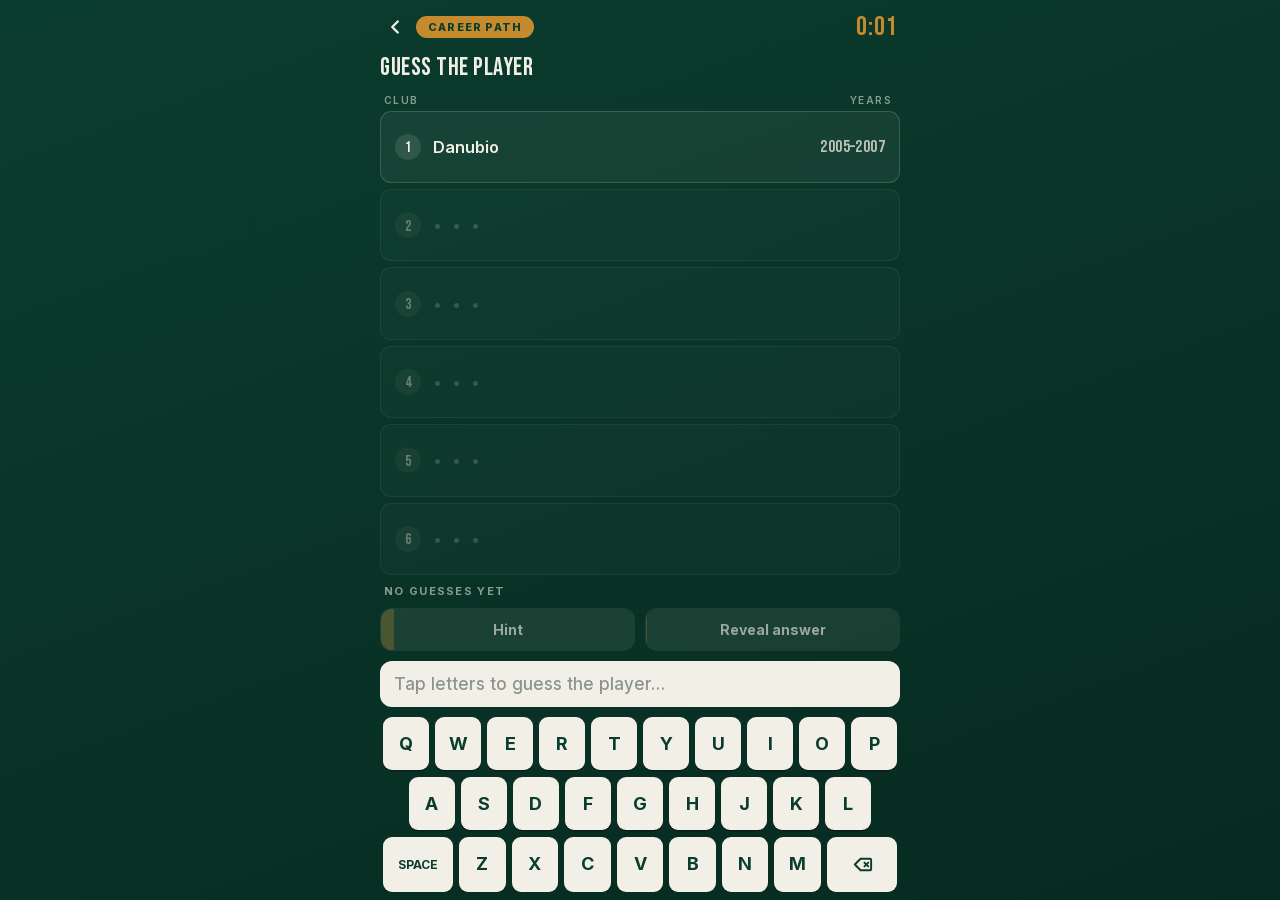
==== commit 515b9c0a: "Tab bar, shared end card, one go per day, four-level Crossover New shared files so all five games an" ====
--- a/career-path.html
+++ b/career-path.html
@@ -17,6 +17,8 @@
 
   <!-- Self-hosted brand fonts: Bebas Neue (display) + Inter (body) -->
   <link rel="stylesheet" href="fonts.css" />
+  <!-- Shared tokens, end card and leaderboard rows -->
+  <link rel="stylesheet" href="fixture.css" />
   <style>
     /* ---------- Fixture design system (kept in sync with index.html) ---------- */
     :root {
@@ -407,83 +409,6 @@
     /* a name already guessed is crossed out — tapping it costs you nothing */
     .dropdown li.spent { color: #8b9490; text-decoration: line-through; }
 
-    /* ---------- Finish pop-up (modal) ---------- */
-    .overlay {
-      display: none;
-      position: fixed;
-      inset: 0;
-      z-index: 1000;   /* above the keyboard and dropdown */
-      background: rgba(7, 42, 32, 0.78);
-      backdrop-filter: blur(3px);
-      align-items: center;
-      justify-content: center;
-      padding: 20px;
-    }
-    .overlay.show { display: flex; }
-
-    .modal {
-      background: var(--cream);
-      color: var(--text-dark);
-      width: 100%;
-      max-width: 380px;
-      border-radius: 18px;
-      padding: 26px 22px;
-      text-align: center;
-      animation: pop 0.35s ease;
-    }
-    .modal h2 {
-      margin: 0 0 4px;
-      font-size: 32px;
-      font-family: var(--display);
-      font-weight: 400;
-      letter-spacing: 0.5px;
-      text-transform: uppercase;
-    }
-    .modal .answer {
-      font-size: 15px;
-      color: rgba(11, 61, 46, 0.7);
-      margin: 0 0 20px;
-    }
-    .modal .answer strong {
-      display: block;
-      margin-top: 2px;
-      color: var(--text-dark);
-      font-family: var(--display);
-      font-weight: 400;
-      font-size: 30px;
-      letter-spacing: 0.5px;
-      text-transform: uppercase;
-    }
-
-    /* two stat blocks: guesses used + time */
-    .stats {
-      display: flex;
-      gap: 12px;
-    }
-    .stat {
-      flex: 1;
-      background: rgba(11, 61, 46, 0.06);
-      border-radius: 14px;
-      padding: 14px 8px;
-    }
-    .stat-num {
-      display: block;
-      font-family: var(--display);
-      font-weight: 400;
-      font-size: 34px;
-      line-height: 1;
-      color: var(--gold);
-      font-variant-numeric: tabular-nums;
-    }
-    .stat-label {
-      display: block;
-      margin-top: 5px;
-      font-size: 9px;
-      font-weight: 700;
-      letter-spacing: 1.4px;
-      text-transform: uppercase;
-      color: rgba(11, 61, 46, 0.5);
-    }
   </style>
 </head>
 <body>
@@ -534,18 +459,7 @@
     <div class="keyboard" id="keyboard"></div>
   </main>
 
-  <!-- The finish pop-up, hidden until the round ends -->
-  <div class="overlay" id="overlay">
-    <div class="modal">
-      <h2 id="resultTitle">Correct!</h2>
-      <p class="answer">The player was<strong id="answerName"></strong></p>
-      <div class="stats">
-        <div class="stat"><span class="stat-num" id="statGuesses">1</span><span class="stat-label">Guesses</span></div>
-        <div class="stat"><span class="stat-num" id="statTime">0:00</span><span class="stat-label">Time</span></div>
-      </div>
-    </div>
-  </div>
-
+  <script src="fixture.js"></script>
   <script>
     // =========================================================
     //  THE PUZZLES
@@ -663,8 +577,10 @@
     const qtextEl     = document.getElementById("qtext");     // the typed text itself
     const keyboardEl  = document.getElementById("keyboard");
     const dropdownEl  = document.getElementById("dropdown");
-    const overlayEl   = document.getElementById("overlay");
-
+
+    const GAME_ID = "career";   // how this game is known to fixture.js
+
+    let usedHelp = false;  // true once a Hint or Reveal has been used
     let query = "";      // what the player has typed on the built-in keyboard
     let shown;           // how many clubs are currently visible (starts at 1)
     let used;            // how many guesses have been made
@@ -886,20 +802,27 @@
       qtextEl.textContent = "";
       dropdownEl.classList.remove("show");
 
-      document.getElementById("resultTitle").textContent = won ? "Correct!" : "Revealed";
-      document.getElementById("answerName").textContent = TARGET.name;
-      document.getElementById("statGuesses").textContent = used;
-      document.getElementById("statTime").textContent = format(seconds);
-
-      // small pause so the player sees the path fill before the pop-up
-      setTimeout(() => overlayEl.classList.add("show"), 1200);
+      Fixture.saveResult(GAME_ID, seconds, !usedHelp);
+      // small pause so the player sees the path fill before the card
+      setTimeout(() => Fixture.showEndcard({
+        gameId: GAME_ID, seconds: seconds, title: won ? "Correct!" : "Revealed",
+      }), 1200);
     }
 
     // ---- Set up the game (runs once when the page loads) ----
+    // One go per day: if today's already done, show the end card instead.
+    const alreadyPlayed = Fixture.getResult(GAME_ID);
+    if (alreadyPlayed) {
+      Fixture.showEndcard({
+        gameId: GAME_ID, seconds: alreadyPlayed.seconds,
+        title: "Correct!", locked: true,
+      });
+    }
+
     shown = 0;
     used = 0;
     guessed = new Set();
-    finished = false;
+    finished = !!alreadyPlayed;      // a finished game ignores every tap
 
     buildPath();
     revealStep(shown++);      // the first club is free
@@ -930,10 +853,11 @@
 
     hintBtn.addEventListener("click", () => {
       if (finished || !hint.ready) return;
-      if (doHint()) hint.readyAt = performance.now() + HINT_COOLDOWN;
+      if (doHint()) { usedHelp = true; hint.readyAt = performance.now() + HINT_COOLDOWN; }
     });
     revealBtn.addEventListener("click", () => {
       if (finished || !reveal.ready) return;
+      usedHelp = true;
       finish(false);          // hands you the answer and ends the round
     });
   </script>
--- a/fixture.css
+++ b/fixture.css
@@ -0,0 +1,285 @@
+/* =========================================================
+   Fixture — shared styles
+   Design tokens plus the three things every screen shares:
+   the bottom tab bar, the end card, and leaderboard rows.
+   Page-specific layout still lives in each page's own <style>.
+   ========================================================= */
+
+:root {
+  --pitch: #0b3d2e;             /* base */
+  --pitch-dark: #072a20;        /* deeper end of the background gradient */
+  --cream: #f2efe6;             /* all text */
+  --gold: #c68a2e;              /* the single accent */
+  --text-dark: #0b3d2e;         /* text sitting on top of gold or cream */
+
+  --card: rgba(255, 255, 255, 0.05);
+  --card-border: rgba(242, 239, 230, 0.16);
+  --muted: rgba(242, 239, 230, 0.55);
+
+  --display: 'Bebas Neue', 'Arial Narrow', sans-serif;
+  --body: 'Inter', -apple-system, BlinkMacSystemFont, "Segoe UI", Roboto, sans-serif;
+
+  /* how tall the bottom tab bar is, so screens can leave room for it */
+  --tabbar: 62px;
+}
+
+/* =========================================================
+   Bottom tab bar — Play / Leaderboards / Profile
+   ========================================================= */
+.fx-tabbar {
+  position: fixed;
+  left: 0;
+  right: 0;
+  bottom: 0;
+  z-index: 400;
+  display: flex;
+  background: rgba(7, 42, 32, 0.94);
+  backdrop-filter: blur(12px);
+  border-top: 1px solid var(--card-border);
+  padding-bottom: env(safe-area-inset-bottom);
+}
+.fx-tab {
+  flex: 1;
+  height: var(--tabbar);
+  display: flex;
+  flex-direction: column;
+  align-items: center;
+  justify-content: center;
+  gap: 3px;
+  color: var(--muted);
+  text-decoration: none;
+  -webkit-tap-highlight-color: transparent;
+  transition: color 0.18s ease;
+}
+.fx-tab:active { opacity: 0.6; }
+.fx-tab.on { color: var(--gold); }
+.fx-tab span {
+  font-family: var(--body);
+  font-size: 9.5px;
+  font-weight: 700;
+  letter-spacing: 0.8px;
+  text-transform: uppercase;
+}
+
+/* =========================================================
+   End card — the full-screen result + leaderboard every
+   game finishes on. Opaque, so it hides the board behind it.
+   ========================================================= */
+.fx-endcard {
+  display: none;
+  position: fixed;
+  inset: 0;
+  z-index: 1000;
+  background: linear-gradient(160deg, var(--pitch), var(--pitch-dark));
+  overflow-y: auto;
+  -webkit-overflow-scrolling: touch;
+  padding: max(16px, env(safe-area-inset-top)) 16px max(16px, env(safe-area-inset-bottom));
+}
+.fx-endcard.show { display: block; }
+.fx-endcard::-webkit-scrollbar { display: none; }
+
+.fx-end-inner {
+  width: 100%;
+  max-width: 520px;
+  margin: 0 auto;
+  min-height: 100%;
+  display: flex;
+  flex-direction: column;
+}
+
+.fx-end-head {
+  flex: 0 0 auto;
+  display: flex;
+  align-items: center;
+  gap: 10px;
+  margin-bottom: 20px;
+}
+.fx-end-badge {
+  background: var(--gold);
+  color: var(--text-dark);
+  font-family: var(--body);
+  font-weight: 800;
+  letter-spacing: 1.2px;
+  padding: 4px 12px;
+  border-radius: 999px;
+  font-size: 11px;
+  text-transform: uppercase;
+}
+.fx-end-puzzle {
+  margin-left: auto;
+  font-size: 10px;
+  font-weight: 700;
+  letter-spacing: 1.3px;
+  text-transform: uppercase;
+  color: var(--muted);
+}
+
+/* the big time at the top */
+.fx-end-hero {
+  flex: 0 0 auto;
+  text-align: center;
+  padding: 6px 0 22px;
+}
+.fx-end-title {
+  font-family: var(--display);
+  font-weight: 400;
+  font-size: 30px;
+  letter-spacing: 0.5px;
+  text-transform: uppercase;
+  margin: 0 0 6px;
+  color: var(--cream);
+}
+.fx-end-time {
+  display: block;
+  font-family: var(--display);
+  font-weight: 400;
+  font-size: 76px;
+  line-height: 0.9;
+  letter-spacing: 1px;
+  color: var(--gold);
+  font-variant-numeric: tabular-nums;
+}
+.fx-end-sub {
+  display: block;
+  margin-top: 8px;
+  font-size: 11px;
+  font-weight: 700;
+  letter-spacing: 1.4px;
+  text-transform: uppercase;
+  color: var(--muted);
+}
+
+.fx-lb-title {
+  flex: 0 0 auto;
+  font-size: 10px;
+  font-weight: 700;
+  letter-spacing: 1.6px;
+  text-transform: uppercase;
+  color: var(--muted);
+  margin: 0 2px 10px;
+}
+
+/* =========================================================
+   Leaderboard rows — used on the end card and the boards tab
+   ========================================================= */
+.fx-lb { list-style: none; margin: 0; padding: 0; }
+.fx-lb li {
+  display: flex;
+  align-items: center;
+  gap: 11px;
+  background: var(--card);
+  border: 1px solid var(--card-border);
+  border-radius: 14px;
+  padding: 11px 13px;
+  margin-bottom: 8px;
+}
+.fx-lb li:last-child { margin-bottom: 0; }
+
+.fx-rank {
+  flex: 0 0 24px;
+  font-family: var(--display);
+  font-weight: 400;
+  font-size: 19px;
+  line-height: 1;
+  color: var(--muted);
+  text-align: center;
+}
+.fx-lb li.podium .fx-rank { color: var(--gold); font-size: 22px; }
+
+/* a coloured circle with the player's initial, in place of a photo */
+.fx-avatar {
+  flex: 0 0 34px;
+  height: 34px;
+  border-radius: 50%;
+  display: flex;
+  align-items: center;
+  justify-content: center;
+  font-family: var(--display);
+  font-weight: 400;
+  font-size: 17px;
+  line-height: 1;
+  padding-top: 2px;
+  color: var(--text-dark);
+}
+
+.fx-who { flex: 1 1 auto; min-width: 0; }
+.fx-name {
+  font-size: 14.5px;
+  font-weight: 700;
+  white-space: nowrap;
+  overflow: hidden;
+  text-overflow: ellipsis;
+}
+/* the little "No hints!" chip under a name */
+.fx-chip {
+  display: inline-block;
+  margin-top: 4px;
+  font-size: 9.5px;
+  font-weight: 700;
+  letter-spacing: 0.6px;
+  padding: 3px 8px;
+  border-radius: 999px;
+  background: rgba(242, 239, 230, 0.1);
+  color: var(--muted);
+}
+.fx-time {
+  flex: 0 0 auto;
+  font-family: var(--display);
+  font-weight: 400;
+  font-size: 23px;
+  line-height: 1;
+  letter-spacing: 0.5px;
+  font-variant-numeric: tabular-nums;
+}
+
+/* your own row is filled gold everywhere in the app */
+.fx-lb li.you {
+  background: var(--gold);
+  border-color: var(--gold);
+  color: var(--text-dark);
+}
+.fx-lb li.you .fx-rank { color: var(--text-dark); }
+.fx-lb li.you .fx-chip { background: rgba(11, 61, 46, 0.16); color: rgba(11, 61, 46, 0.8); }
+.fx-lb li.you .fx-avatar { background: rgba(11, 61, 46, 0.2) !important; color: var(--cream); }
+
+/* =========================================================
+   Buttons
+   ========================================================= */
+.fx-actions {
+  flex: 0 0 auto;
+  margin-top: auto;
+  padding-top: 22px;
+  display: flex;
+  flex-direction: column;
+  gap: 9px;
+}
+.fx-btn {
+  display: flex;
+  align-items: center;
+  justify-content: center;
+  gap: 8px;
+  border-radius: 14px;
+  padding: 15px 16px;
+  font-family: var(--body);
+  font-size: 14.5px;
+  font-weight: 800;
+  letter-spacing: 0.6px;
+  text-decoration: none;
+  border: 1.5px solid var(--gold);
+  color: var(--gold);
+  background: none;
+  cursor: pointer;
+  -webkit-tap-highlight-color: transparent;
+}
+.fx-btn.primary { background: var(--gold); color: var(--text-dark); }
+.fx-btn:active { opacity: 0.75; }
+
+/* a line explaining you've already played today */
+.fx-locked {
+  flex: 0 0 auto;
+  text-align: center;
+  font-size: 12px;
+  font-weight: 600;
+  color: var(--muted);
+  padding: 14px 10px 0;
+}
